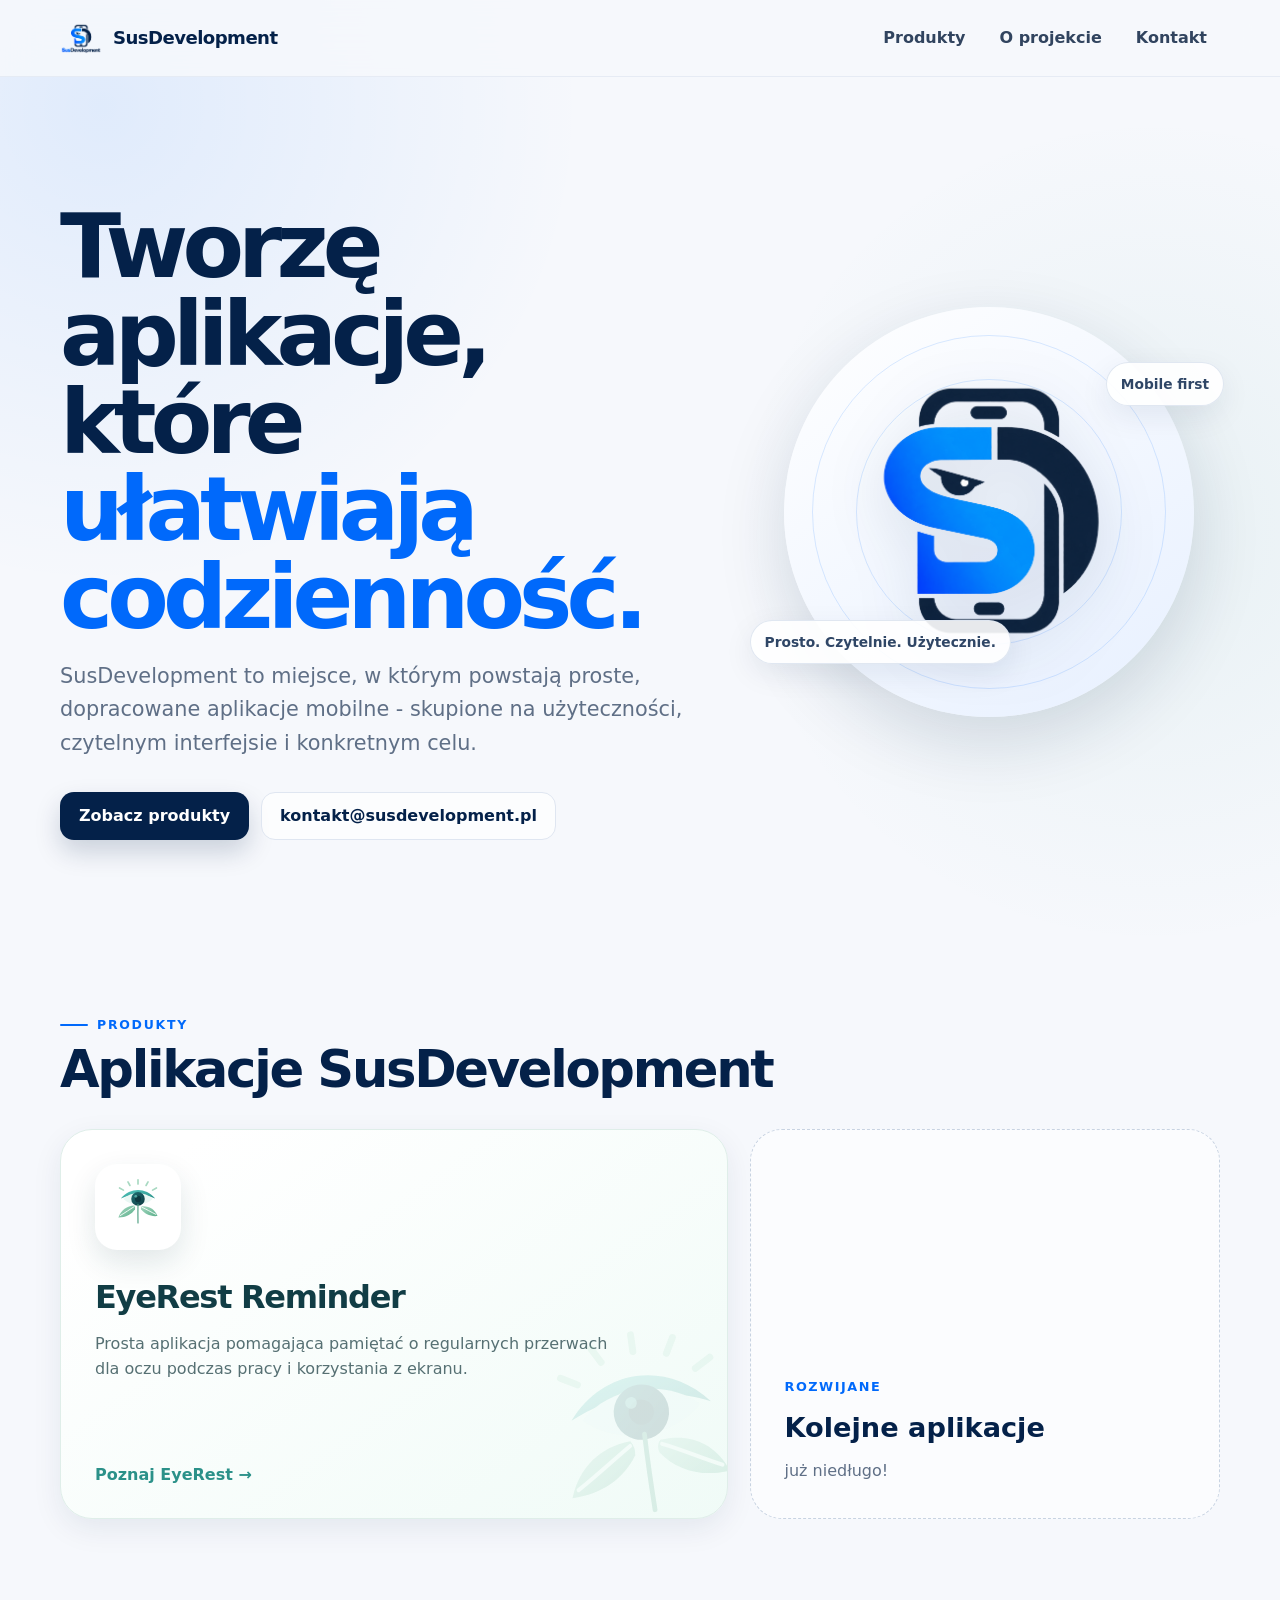
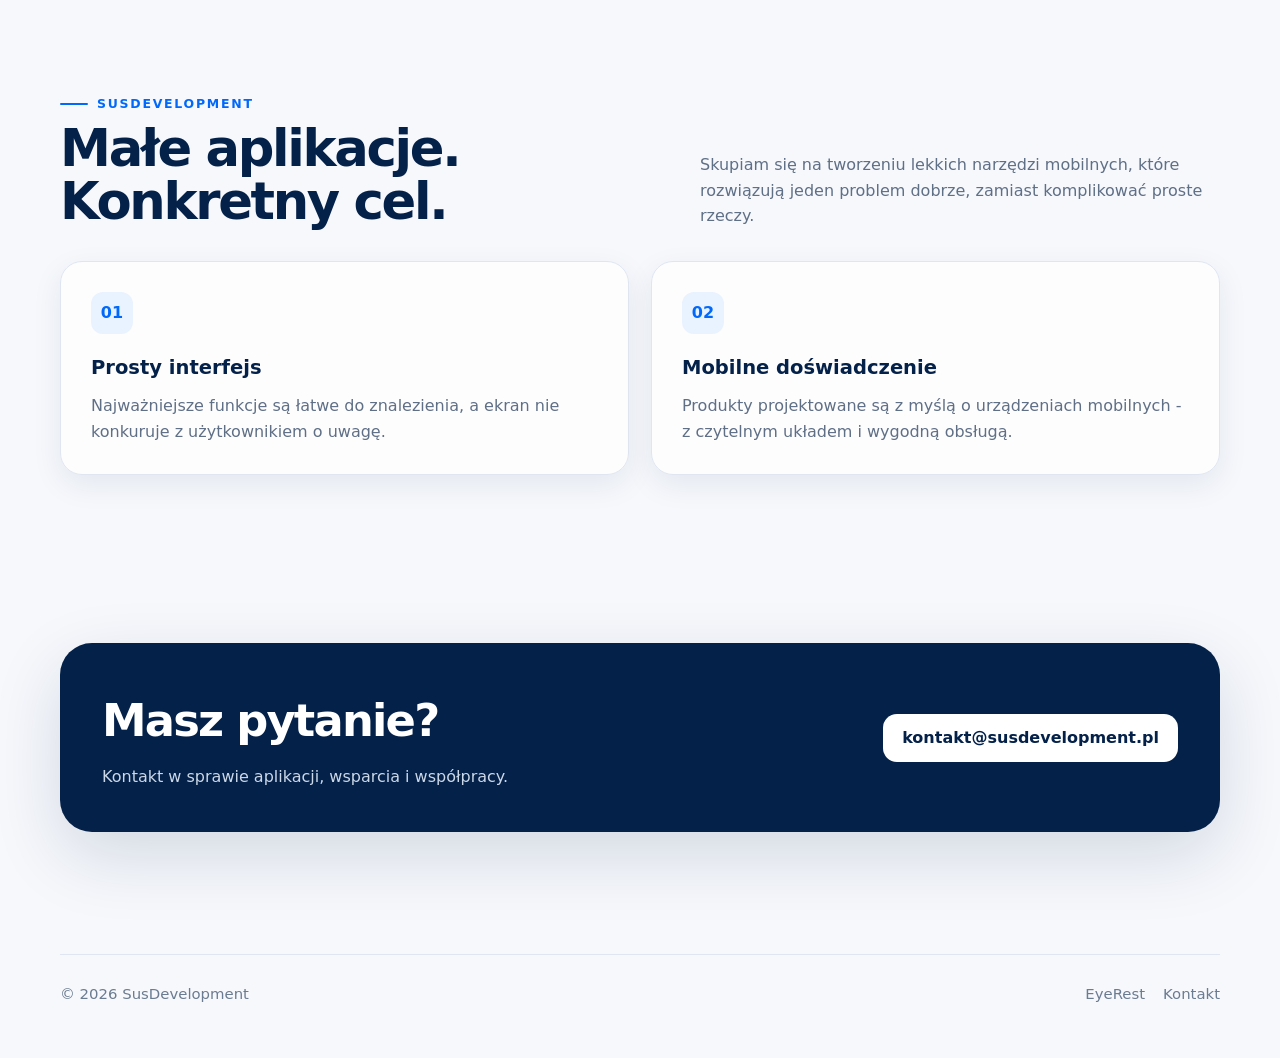
==== index.html @ f3b95c9a "Initial commit" ====
<!doctype html>
<html lang="pl">
<head>
  <meta charset="utf-8">
  <meta name="viewport" content="width=device-width, initial-scale=1">
  <meta name="theme-color" content="#042149">
  <meta name="description" content="SusDevelopment — niezależne aplikacje mobilne tworzone z myślą o prostocie, użyteczności i dobrym doświadczeniu użytkownika.">
  <title>SusDevelopment - aplikacje mobilne</title>
  <link rel="icon" href="assets/logo_full.png">
  <link rel="stylesheet" href="styles.css">
</head>
<body>
  <header class="site-header">
    <div class="container nav">
      <a class="brand" href="./" aria-label="SusDevelopment - strona główna">
        <img src="assets/logo_full.png" alt="" aria-hidden="true">
        <span>SusDevelopment</span>
      </a>
      <nav class="nav-links" aria-label="Główna nawigacja">
        <a href="#produkty">Produkty</a>
        <a href="#o-mnie">O projekcie</a>
        <a class="nav-contact" href="mailto:kontakt@susdevelopment.pl">Kontakt</a>
      </nav>
    </div>
  </header>

  <main>
    <section class="hero">
      <div class="container hero-grid">
        <div>
          <h1>Tworzę aplikacje, które <span>ułatwiają codzienność.</span></h1>
          <p class="hero-lead">SusDevelopment to miejsce, w którym powstają proste, dopracowane aplikacje mobilne - skupione na użyteczności, czytelnym interfejsie i konkretnym celu.</p>
          <div class="actions">
            <a class="btn btn-primary" href="#produkty">Zobacz produkty</a>
            <a class="btn btn-secondary" href="mailto:kontakt@susdevelopment.pl">kontakt@susdevelopment.pl</a>
          </div>
        </div>

        <div class="hero-art" aria-hidden="true">
          <div class="hero-orb"></div>
          <img class="hero-logo" src="assets/logo_icon.png" alt="">
          <span class="hero-chip one">Mobile first</span>
          <span class="hero-chip two">Prosto. Czytelnie. Użytecznie.</span>
        </div>
      </div>
    </section>

    <section class="section" id="produkty">
      <div class="container">
        <div class="section-heading">
          <div>
            <div class="eyebrow">Produkty</div>
            <h2>Aplikacje SusDevelopment</h2>
          </div>
        </div>

        <div class="product-grid">
          <a class="product-card" href="products/eyerest/">
            <img class="product-mark" src="assets/eyerest-symbol.svg" alt="Logo EyeRest Reminder">
            <h3>EyeRest Reminder</h3>
            <p>Prosta aplikacja pomagająca pamiętać o regularnych przerwach dla oczu podczas pracy i korzystania z ekranu.</p>
            <span class="open-label">Poznaj EyeRest →</span>
            <img class="decor" src="assets/eyerest-symbol.svg" alt="" aria-hidden="true">
          </a>

          <div class="product-placeholder" aria-label="Miejsce na kolejne aplikacje">
            <span>Rozwijane</span>
            <h3>Kolejne aplikacje</h3>
            <p>już niedługo!</p>
          </div>
        </div>
      </div>
    </section>

    <section class="section" id="o-mnie">
      <div class="container">
        <div class="section-heading">
          <div>
            <div class="eyebrow">SusDevelopment</div>
            <h2>Małe aplikacje. Konkretny cel.</h2>
          </div>
          <p>Skupiam się na tworzeniu lekkich narzędzi mobilnych, które rozwiązują jeden problem dobrze, zamiast komplikować proste rzeczy.</p>
        </div>

        <div class="about-grid">
          <article class="info-card">
            <div class="info-icon">01</div>
            <h3>Prosty interfejs</h3>
            <p>Najważniejsze funkcje są łatwe do znalezienia, a ekran nie konkuruje z użytkownikiem o uwagę.</p>
          </article>
          <article class="info-card">
            <div class="info-icon">02</div>
            <h3>Mobilne doświadczenie</h3>
            <p>Produkty projektowane są z myślą o urządzeniach mobilnych - z czytelnym układem i wygodną obsługą.</p>
          </article>
        </div>
      </div>
    </section>

    <section class="section" id="kontakt">
      <div class="container">
        <div class="contact-panel">
          <div>
            <h2>Masz pytanie?</h2>
            <p>Kontakt w sprawie aplikacji, wsparcia i współpracy.</p>
          </div>
          <a class="btn" href="mailto:kontakt@susdevelopment.pl">kontakt@susdevelopment.pl</a>
        </div>
      </div>
    </section>
  </main>

  <footer class="site-footer">
    <div class="container footer-row">
      <span>© <span id="year">2026</span> SusDevelopment</span>
      <div class="footer-links">
        <a href="products/eyerest/">EyeRest</a>
        <a href="mailto:kontakt@susdevelopment.pl">Kontakt</a>
      </div>
    </div>
  </footer>

  <script>document.getElementById('year').textContent = new Date().getFullYear();</script>
</body>
</html>
---- styles.css ----
:root {
  --bg: #f6f8fc;
  --surface: #ffffff;
  --surface-soft: #eef4ff;
  --text: #07162f;
  --muted: #5f6f86;
  --brand: #0069fb;
  --brand-strong: #042149;
  --brand-light: #e9f2ff;
  --line: #dfe6f1;
  --eyerest: #2b9189;
  --eyerest-dark: #113d45;
  --eyerest-soft: #eaf8f4;
  --shadow-sm: 0 10px 30px rgba(4, 33, 73, 0.08);
  --shadow-lg: 0 24px 70px rgba(4, 33, 73, 0.14);
  --radius-sm: 14px;
  --radius-md: 22px;
  --radius-lg: 32px;
  --container: 1160px;
}

* { box-sizing: border-box; }
html { scroll-behavior: smooth; }
body {
  margin: 0;
  font-family: Inter, ui-sans-serif, system-ui, -apple-system, BlinkMacSystemFont, "Segoe UI", sans-serif;
  color: var(--text);
  background:
    radial-gradient(circle at 8% 4%, rgba(0, 105, 251, 0.09), transparent 30rem),
    radial-gradient(circle at 90% 20%, rgba(43, 145, 137, 0.07), transparent 26rem),
    var(--bg);
  line-height: 1.6;
  -webkit-font-smoothing: antialiased;
}

img { max-width: 100%; display: block; }
a { color: inherit; }
button, a { -webkit-tap-highlight-color: transparent; }

.container {
  width: min(calc(100% - 40px), var(--container));
  margin: 0 auto;
}

.site-header {
  position: sticky;
  top: 0;
  z-index: 20;
  background: rgba(246, 248, 252, 0.86);
  backdrop-filter: blur(18px);
  border-bottom: 1px solid rgba(223, 230, 241, 0.72);
}

.nav {
  min-height: 76px;
  display: flex;
  align-items: center;
  justify-content: space-between;
  gap: 24px;
}

.brand {
  display: inline-flex;
  align-items: center;
  gap: 11px;
  text-decoration: none;
  font-weight: 800;
  letter-spacing: -0.03em;
  color: var(--brand-strong);
  font-size: 1.13rem;
}

.brand img { width: 42px; height: 42px; object-fit: contain; }
.nav-links { display: flex; align-items: center; gap: 8px; }
.nav-links a {
  text-decoration: none;
  color: #31445f;
  font-weight: 650;
  padding: 10px 13px;
  border-radius: 12px;
  transition: background .2s ease, color .2s ease;
}
.nav-links a:hover { background: #fff; color: var(--brand); }

.hero { padding: 108px 0 84px; }
.hero-grid {
  display: grid;
  grid-template-columns: minmax(0, 1.15fr) minmax(320px, .85fr);
  gap: 72px;
  align-items: center;
}

.eyebrow {
  display: inline-flex;
  align-items: center;
  gap: 9px;
  font-size: .78rem;
  text-transform: uppercase;
  letter-spacing: .14em;
  font-weight: 800;
  color: var(--brand);
}
.eyebrow::before {
  content: "";
  width: 28px;
  height: 2px;
  border-radius: 999px;
  background: currentColor;
}

.hero h1, .page-hero h1 {
  margin: 18px 0 18px;
  max-width: 820px;
  font-size: clamp(2.85rem, 7vw, 5.9rem);
  line-height: .98;
  letter-spacing: -0.065em;
  color: var(--brand-strong);
}
.hero h1 span { color: var(--brand); }
.hero-lead {
  max-width: 690px;
  font-size: clamp(1.08rem, 2vw, 1.3rem);
  color: var(--muted);
  margin: 0 0 32px;
}
.actions { display: flex; flex-wrap: wrap; gap: 12px; }
.btn {
  display: inline-flex;
  align-items: center;
  justify-content: center;
  gap: 9px;
  min-height: 48px;
  padding: 0 18px;
  border-radius: 14px;
  text-decoration: none;
  font-weight: 750;
  border: 1px solid transparent;
  transition: transform .2s ease, box-shadow .2s ease, background .2s ease;
}
.btn:hover { transform: translateY(-2px); }
.btn-primary { background: var(--brand-strong); color: #fff; box-shadow: 0 12px 26px rgba(4, 33, 73, .18); }
.btn-primary:hover { box-shadow: 0 16px 32px rgba(4, 33, 73, .24); }
.btn-secondary { background: rgba(255,255,255,.72); color: var(--brand-strong); border-color: var(--line); }
.btn-secondary:hover { background: #fff; }
.btn-eyerest { background: var(--eyerest-dark); color: #fff; box-shadow: 0 12px 26px rgba(17,61,69,.16); }
.btn-quiet { background: var(--eyerest-soft); color: var(--eyerest-dark); border-color: #d2eee5; }
.btn-disabled { opacity: .58; pointer-events: none; }

.hero-art {
  position: relative;
  min-height: 420px;
  display: grid;
  place-items: center;
}
.hero-orb {
  position: absolute;
  width: min(410px, 92vw);
  aspect-ratio: 1;
  border-radius: 50%;
  background: linear-gradient(145deg, #ffffff 0%, #e7f0ff 100%);
  box-shadow: var(--shadow-lg);
}
.hero-orb::before,
.hero-orb::after {
  content: "";
  position: absolute;
  border-radius: 50%;
  border: 1px solid rgba(0, 105, 251, .14);
}
.hero-orb::before { inset: 28px; }
.hero-orb::after { inset: 72px; }
.hero-logo {
  position: relative;
  z-index: 2;
  width: min(310px, 70vw);
  filter: drop-shadow(0 16px 30px rgba(4,33,73,.12));
}
.hero-chip {
  position: absolute;
  z-index: 3;
  background: rgba(255,255,255,.9);
  border: 1px solid rgba(223,230,241,.95);
  box-shadow: var(--shadow-sm);
  border-radius: 999px;
  padding: 10px 14px;
  font-weight: 750;
  color: #2f4666;
  font-size: .86rem;
}
.hero-chip.one { top: 60px; right: -4px; }
.hero-chip.two { bottom: 58px; left: -8px; }

.section { padding: 84px 0; }
.section-heading {
  display: flex;
  justify-content: space-between;
  gap: 30px;
  align-items: end;
  margin-bottom: 32px;
}
.section-heading h2 {
  margin: 8px 0 0;
  font-size: clamp(2rem, 4vw, 3.25rem);
  line-height: 1.05;
  letter-spacing: -.045em;
  color: var(--brand-strong);
}
.section-heading p { margin: 0; max-width: 520px; color: var(--muted); }

.product-grid { display: grid; grid-template-columns: repeat(12, 1fr); gap: 22px; }
.product-card {
  grid-column: span 7;
  position: relative;
  overflow: hidden;
  min-height: 390px;
  padding: 34px;
  border-radius: var(--radius-lg);
  background: linear-gradient(145deg, #ffffff 12%, #f0fbf7 100%);
  border: 1px solid #dfeee9;
  box-shadow: var(--shadow-sm);
  text-decoration: none;
  transition: transform .25s ease, box-shadow .25s ease, border-color .25s ease;
}
.product-card:hover { transform: translateY(-5px); box-shadow: var(--shadow-lg); border-color: #c2e1d7; }
.product-card h3 { margin: 22px 0 8px; font-size: 2rem; letter-spacing: -.04em; color: var(--eyerest-dark); }
.product-card p { max-width: 540px; margin: 0; color: #567073; }
.product-card .product-mark { width: 86px; height: 86px; border-radius: 22px; background: #fff; padding: 10px; box-shadow: 0 12px 30px rgba(17,61,69,.12); }
.product-card .open-label { position: absolute; left: 34px; bottom: 30px; font-weight: 800; color: var(--eyerest); }
.product-card .decor {
  position: absolute;
  width: 270px;
  right: -54px;
  bottom: -62px;
  opacity: .15;
  transform: rotate(-8deg);
}

.product-placeholder {
  grid-column: span 5;
  min-height: 390px;
  padding: 34px;
  border-radius: var(--radius-lg);
  border: 1px dashed #c8d3e2;
  background: rgba(255,255,255,.55);
  display: flex;
  flex-direction: column;
  justify-content: end;
}
.product-placeholder span { color: var(--brand); font-weight: 800; font-size: .8rem; letter-spacing: .12em; text-transform: uppercase; }
.product-placeholder h3 { margin: 9px 0 8px; color: var(--brand-strong); font-size: 1.7rem; }
.product-placeholder p { margin: 0; color: var(--muted); }

.about-grid { display: grid; grid-template-columns: 1fr 1fr; gap: 22px; }
.info-card {
  padding: 30px;
  background: rgba(255,255,255,.78);
  border: 1px solid var(--line);
  border-radius: var(--radius-md);
  box-shadow: var(--shadow-sm);
}
.info-card h3 { margin: 0 0 10px; font-size: 1.22rem; color: var(--brand-strong); }
.info-card p { margin: 0; color: var(--muted); }
.info-icon {
  width: 42px; height: 42px; display: grid; place-items: center;
  background: var(--brand-light); color: var(--brand); border-radius: 12px;
  margin-bottom: 18px; font-weight: 900;
}

.contact-panel {
  padding: 42px;
  border-radius: var(--radius-lg);
  background: var(--brand-strong);
  color: #fff;
  display: flex;
  align-items: center;
  justify-content: space-between;
  gap: 28px;
  box-shadow: var(--shadow-lg);
}
.contact-panel h2 { margin: 0 0 7px; font-size: clamp(1.8rem, 4vw, 2.8rem); letter-spacing: -.04em; }
.contact-panel p { margin: 0; color: #cbd8e8; }
.contact-panel .btn { background: #fff; color: var(--brand-strong); white-space: nowrap; }

.site-footer { padding: 38px 0 52px; color: #6b7b91; font-size: .93rem; }
.footer-row { display: flex; justify-content: space-between; gap: 20px; align-items: center; border-top: 1px solid var(--line); padding-top: 28px; }
.footer-links { display: flex; gap: 18px; flex-wrap: wrap; }
.footer-links a { text-decoration: none; }
.footer-links a:hover { color: var(--brand); }

.page-hero { padding: 92px 0 62px; }
.page-hero h1 { font-size: clamp(2.6rem, 6vw, 5.3rem); }
.breadcrumb { color: #76859a; font-size: .92rem; margin-bottom: 22px; }
.breadcrumb a { text-decoration: none; color: var(--brand); font-weight: 700; }

.product-hero-grid { display: grid; grid-template-columns: 1fr .9fr; gap: 62px; align-items: center; }
.product-showcase {
  min-height: 390px;
  border-radius: 34px;
  background: linear-gradient(145deg, #fff 10%, #e9f7f2 100%);
  border: 1px solid #dbeee7;
  display: grid;
  place-items: center;
  padding: 34px;
  box-shadow: var(--shadow-lg);
}
.product-showcase img { max-height: 260px; width: 100%; object-fit: contain; }
.product-lead { color: var(--muted); font-size: 1.13rem; max-width: 650px; }
.badges { display: flex; flex-wrap: wrap; gap: 10px; margin: 23px 0 30px; }
.badge { padding: 7px 11px; border-radius: 999px; background: var(--eyerest-soft); color: var(--eyerest-dark); border: 1px solid #d1ede4; font-size: .85rem; font-weight: 750; }

.details-grid { display: grid; grid-template-columns: 1.1fr .9fr; gap: 22px; }
.detail-card {
  background: #fff;
  border: 1px solid var(--line);
  border-radius: var(--radius-md);
  padding: 30px;
  box-shadow: var(--shadow-sm);
}
.detail-card h2, .detail-card h3 { margin: 0 0 12px; color: var(--brand-strong); letter-spacing: -.025em; }
.detail-card p { color: var(--muted); margin: 0 0 14px; }
.detail-card p:last-child { margin-bottom: 0; }
.detail-list { margin: 0; padding-left: 20px; color: var(--muted); }
.detail-list li + li { margin-top: 8px; }
.link-list { display: grid; gap: 10px; margin-top: 16px; }
.link-tile {
  display: flex; align-items: center; justify-content: space-between; gap: 18px;
  padding: 15px 16px; border-radius: 14px; border: 1px solid var(--line);
  text-decoration: none; background: #fbfcfe; font-weight: 720;
}
.link-tile:hover { border-color: #aacdfd; color: var(--brand); }

.legal-wrap { max-width: 820px; margin: 0 auto; }
.legal-card { background: #fff; border: 1px solid var(--line); border-radius: var(--radius-md); padding: clamp(24px, 5vw, 46px); box-shadow: var(--shadow-sm); }
.legal-card h1 { margin-top: 0; font-size: clamp(2.2rem, 6vw, 4rem); line-height: 1; letter-spacing: -.05em; color: var(--brand-strong); }
.legal-card h2 { margin-top: 34px; color: var(--brand-strong); }
.legal-card p, .legal-card li { color: var(--muted); }
.notice { padding: 16px 18px; border-radius: 14px; background: #fff8e7; border: 1px solid #f3dda3; color: #6d5620; margin: 22px 0; }

@media (max-width: 900px) {
  .hero { padding-top: 74px; }
  .hero-grid, .product-hero-grid, .details-grid { grid-template-columns: 1fr; gap: 38px; }
  .hero-art { min-height: 360px; order: -1; }
  .hero-orb { width: 330px; }
  .hero-logo { width: 250px; }
  .product-card, .product-placeholder { grid-column: 1 / -1; }
  .about-grid { grid-template-columns: 1fr; }
  .section-heading { align-items: start; flex-direction: column; }
}

@media (max-width: 680px) {
  .container { width: min(calc(100% - 28px), var(--container)); }
  .nav { min-height: 68px; }
  .brand img { width: 36px; height: 36px; }
  .nav-links a:not(.nav-contact) { display: none; }
  .nav-links .nav-contact { padding: 9px 12px; background: #fff; border: 1px solid var(--line); }
  .hero { padding: 54px 0 62px; }
  .hero-art { min-height: 300px; }
  .hero-orb { width: 270px; }
  .hero-logo { width: 205px; }
  .hero-chip { font-size: .74rem; padding: 8px 10px; }
  .hero-chip.one { top: 32px; right: 0; }
  .hero-chip.two { bottom: 34px; left: 0; }
  .section { padding: 62px 0; }
  .product-card, .product-placeholder { min-height: 340px; padding: 26px; }
  .product-card .open-label { left: 26px; bottom: 24px; }
  .contact-panel { padding: 30px 24px; align-items: flex-start; flex-direction: column; }
  .contact-panel .btn { width: 100%; }
  .footer-row { align-items: flex-start; flex-direction: column; }
  .page-hero { padding: 60px 0 38px; }
  .product-showcase { min-height: 290px; padding: 24px; }
}

@media (prefers-reduced-motion: reduce) {
  html { scroll-behavior: auto; }
  *, *::before, *::after { transition: none !important; }
}
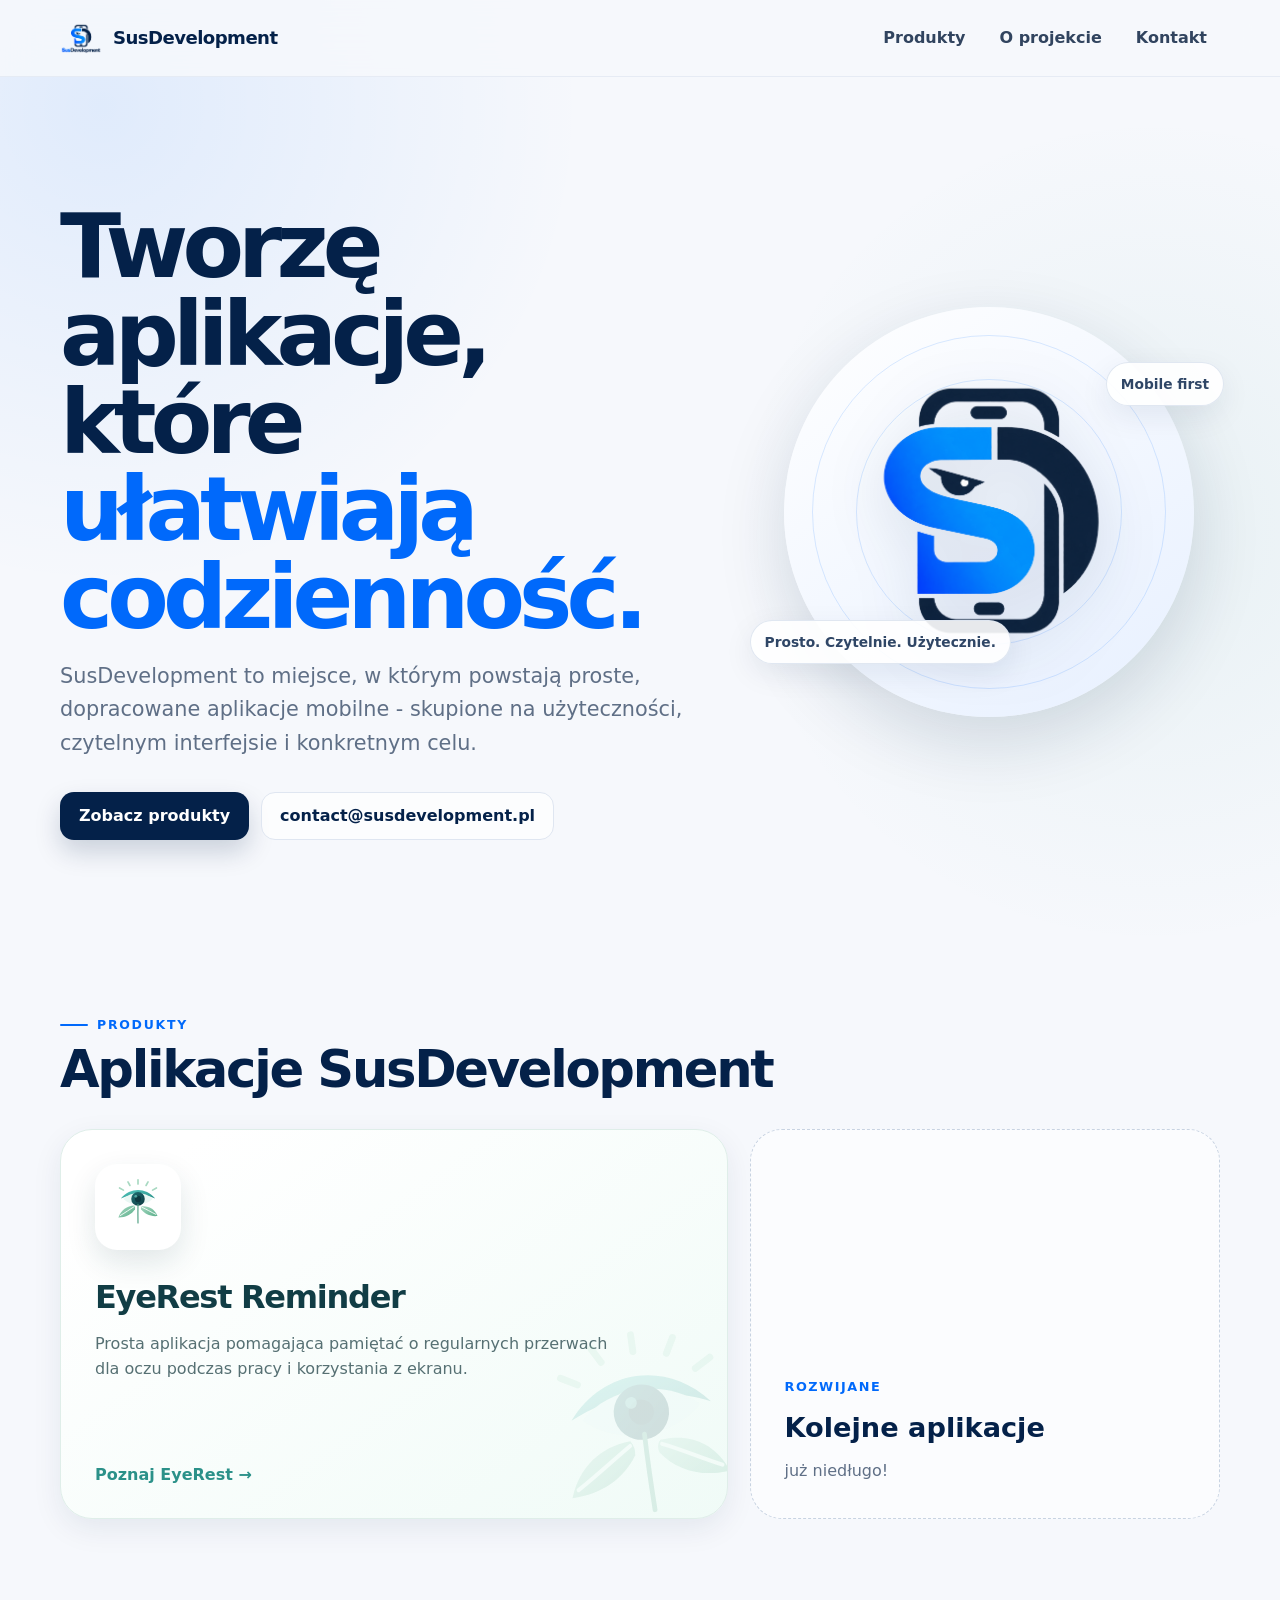
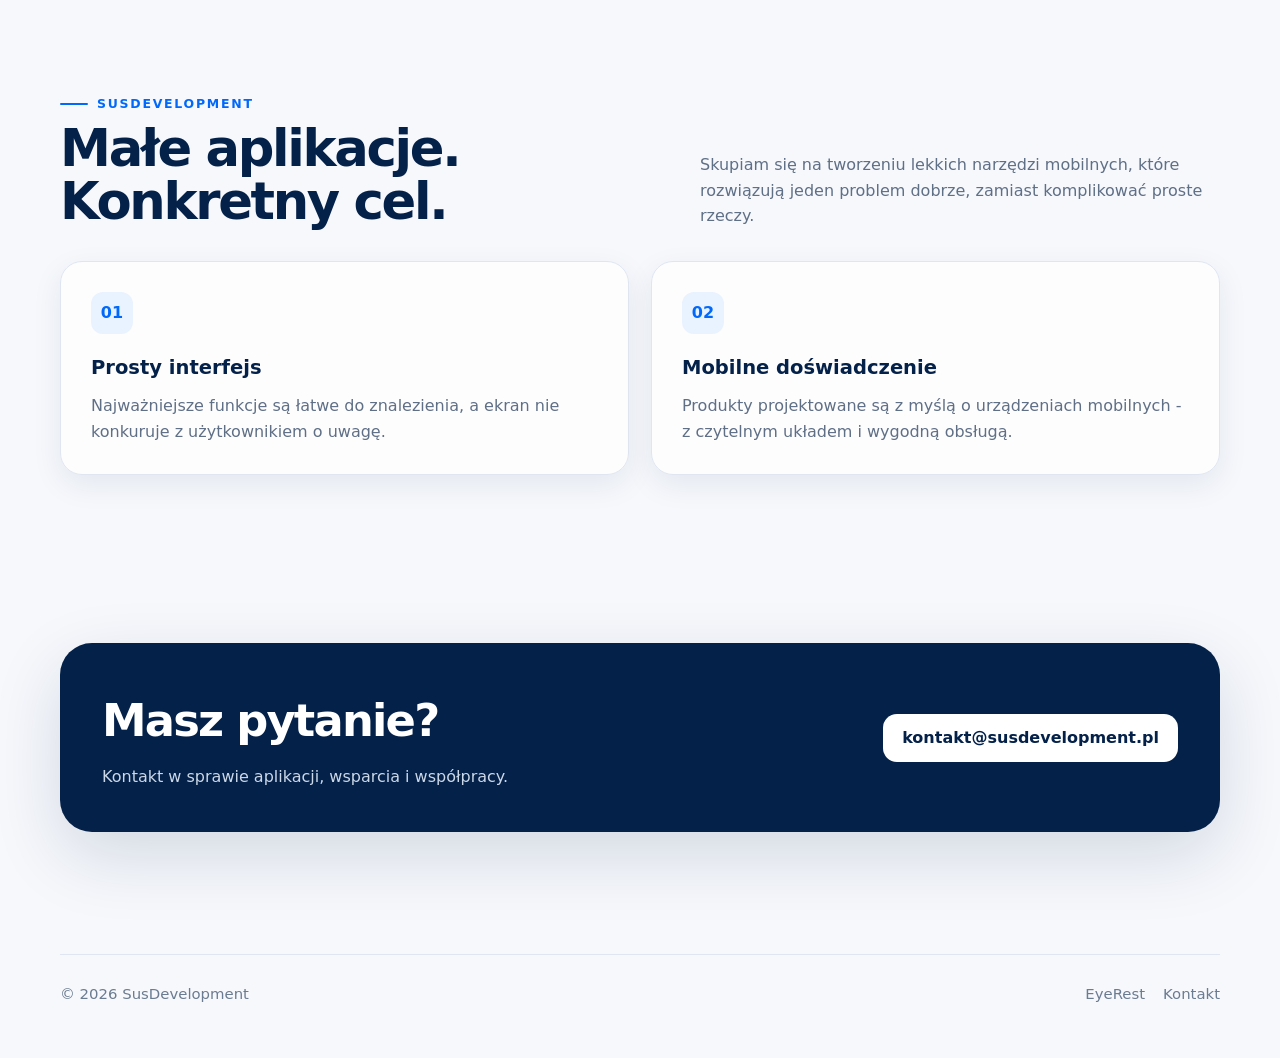
==== commit 6725da86: "Update index.html Change mail" ====
--- a/index.html
+++ b/index.html
@@ -19,7 +19,7 @@
       <nav class="nav-links" aria-label="Główna nawigacja">
         <a href="#produkty">Produkty</a>
         <a href="#o-mnie">O projekcie</a>
-        <a class="nav-contact" href="mailto:kontakt@susdevelopment.pl">Kontakt</a>
+        <a class="nav-contact" href="mailto:contact@susdevelopment.pl">Kontakt</a>
       </nav>
     </div>
   </header>
@@ -32,7 +32,7 @@
           <p class="hero-lead">SusDevelopment to miejsce, w którym powstają proste, dopracowane aplikacje mobilne - skupione na użyteczności, czytelnym interfejsie i konkretnym celu.</p>
           <div class="actions">
             <a class="btn btn-primary" href="#produkty">Zobacz produkty</a>
-            <a class="btn btn-secondary" href="mailto:kontakt@susdevelopment.pl">kontakt@susdevelopment.pl</a>
+            <a class="btn btn-secondary" href="mailto:contact@susdevelopment.pl">contact@susdevelopment.pl</a>
           </div>
         </div>
 
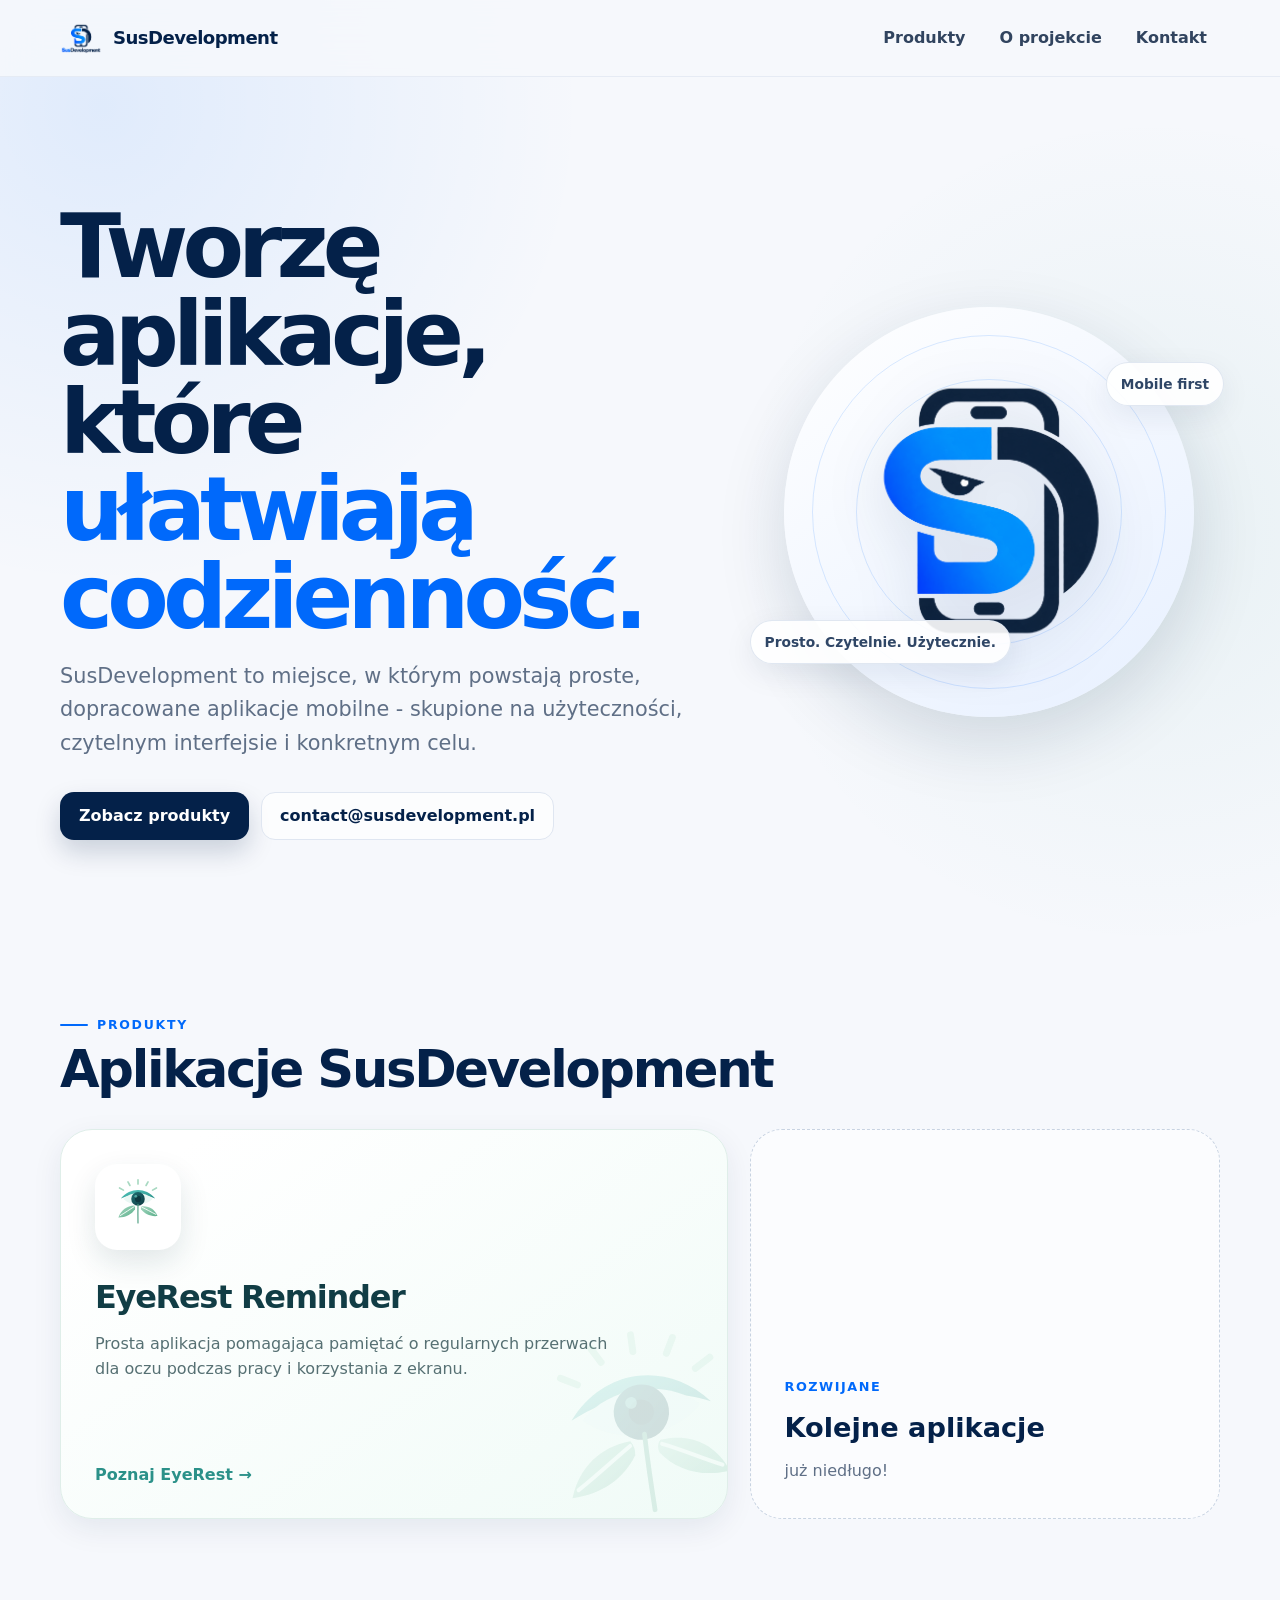
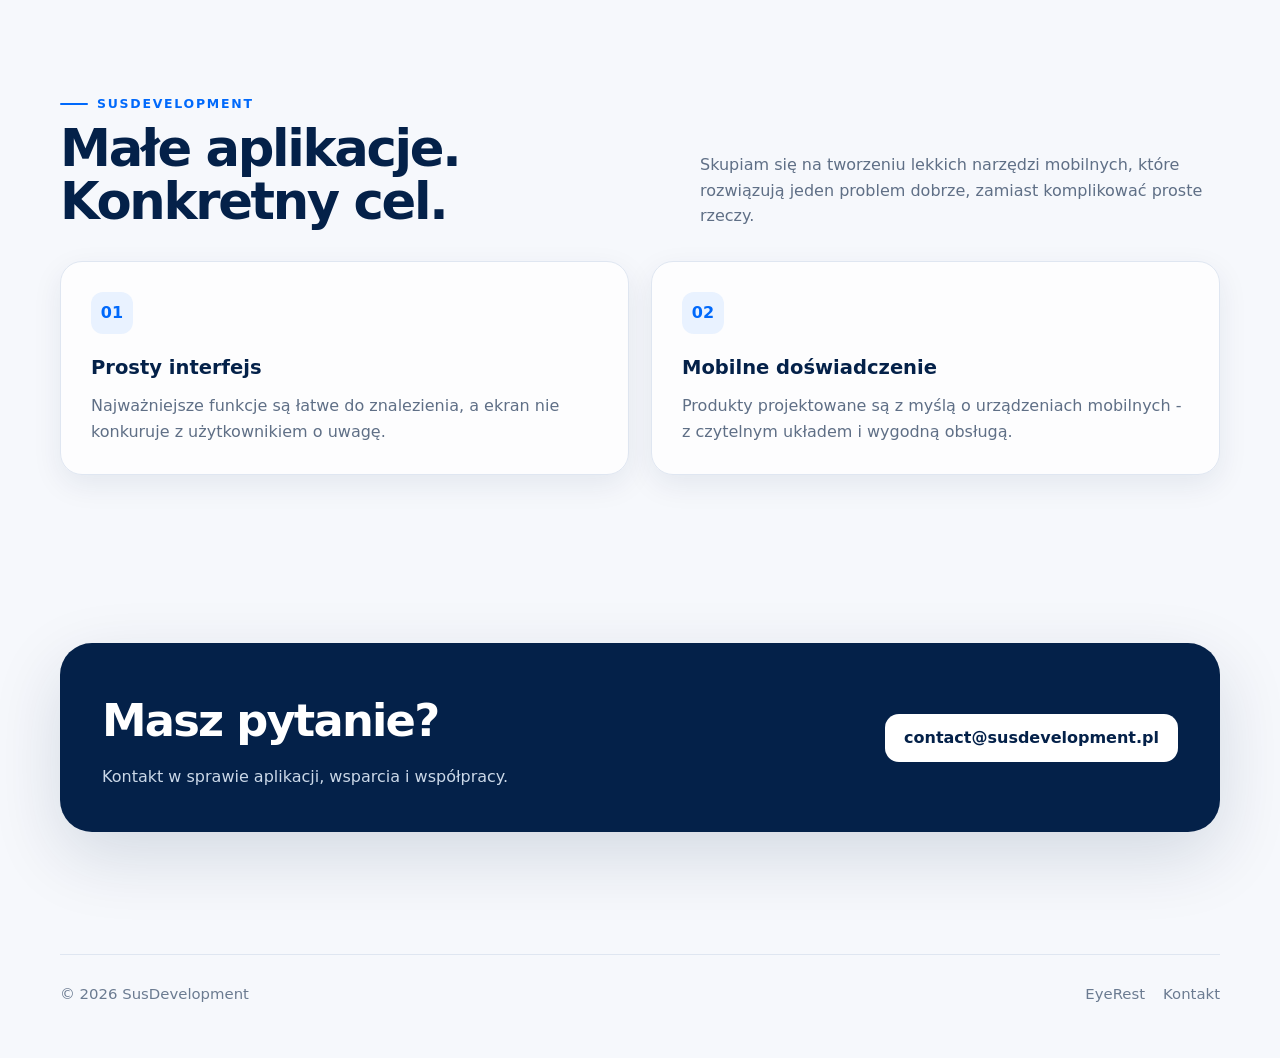
==== commit ce518b64: "Replace contact email address" ====
--- a/index.html
+++ b/index.html
@@ -104,7 +104,7 @@
             <h2>Masz pytanie?</h2>
             <p>Kontakt w sprawie aplikacji, wsparcia i współpracy.</p>
           </div>
-          <a class="btn" href="mailto:kontakt@susdevelopment.pl">kontakt@susdevelopment.pl</a>
+          <a class="btn" href="mailto:contact@susdevelopment.pl">contact@susdevelopment.pl</a>
         </div>
       </div>
     </section>
@@ -115,7 +115,7 @@
       <span>© <span id="year">2026</span> SusDevelopment</span>
       <div class="footer-links">
         <a href="products/eyerest/">EyeRest</a>
-        <a href="mailto:kontakt@susdevelopment.pl">Kontakt</a>
+        <a href="mailto:contact@susdevelopment.pl">Kontakt</a>
       </div>
     </div>
   </footer>
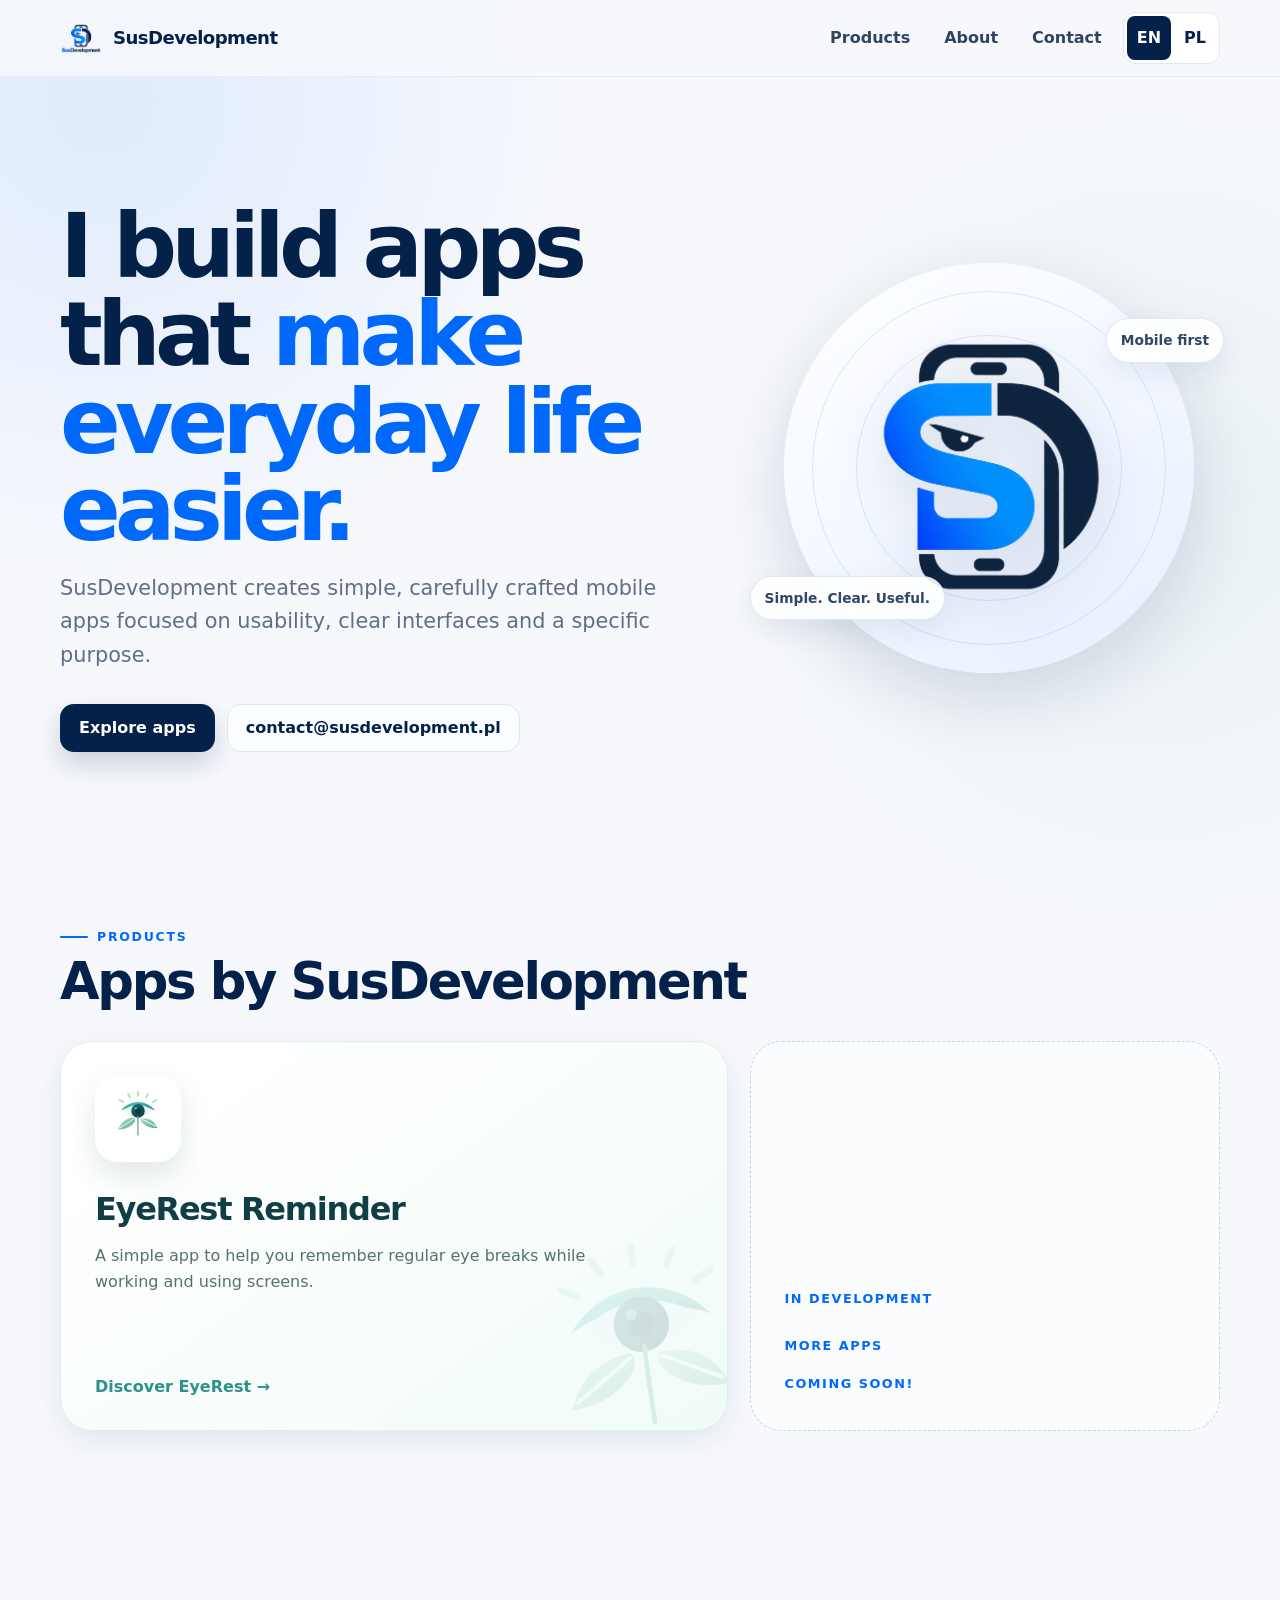
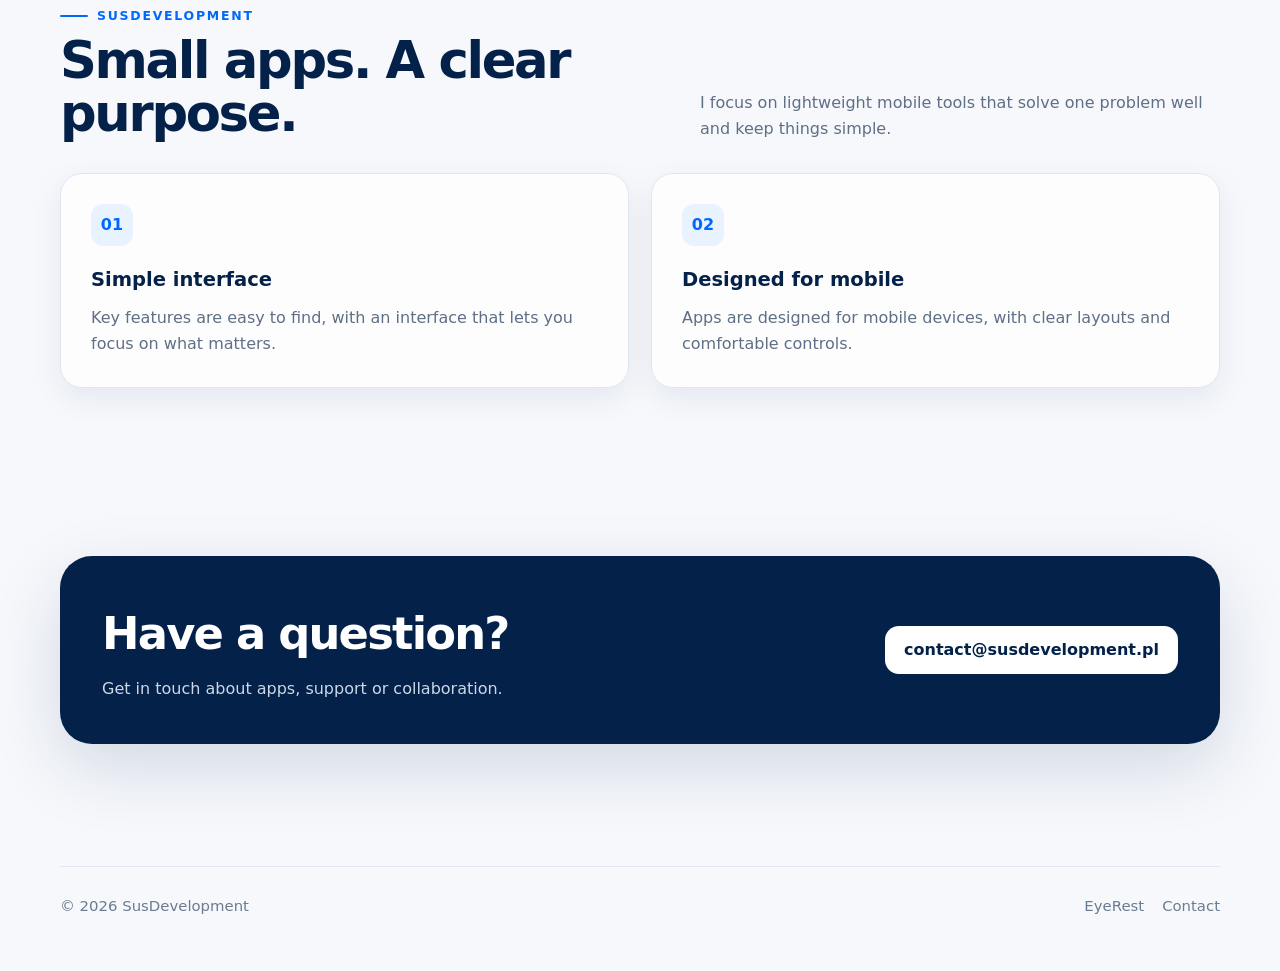
==== commit d80c5655: "Add English and Polish versions and live EyeRest privacy page" ====
--- a/index.html
+++ b/index.html
@@ -1,26 +1,27 @@
 <!doctype html>
-<html lang="pl">
+<html lang="en">
 <head>
+  <meta name="google-site-verification" content="9QejQthU60dtEHf-zd4Vt0ouMht6ZjzSwocrIjlunTQ" />
   <meta charset="utf-8">
   <meta name="viewport" content="width=device-width, initial-scale=1">
   <meta name="theme-color" content="#042149">
-  <meta name="description" content="SusDevelopment — niezależne aplikacje mobilne tworzone z myślą o prostocie, użyteczności i dobrym doświadczeniu użytkownika.">
-  <title>SusDevelopment - aplikacje mobilne</title>
+  <meta name="description" content="SusDevelopment — independent mobile apps designed for simplicity, usability and a great user experience." data-content-en="SusDevelopment — independent mobile apps designed for simplicity, usability and a great user experience." data-content-pl="SusDevelopment — niezależne aplikacje mobilne tworzone z myślą o prostocie, użyteczności i dobrym doświadczeniu użytkownika.">
+  <title data-en="SusDevelopment - mobile apps" data-pl="SusDevelopment - aplikacje mobilne">SusDevelopment - mobile apps</title>
   <link rel="icon" href="assets/logo_full.png">
   <link rel="stylesheet" href="styles.css">
 </head>
 <body>
   <header class="site-header">
     <div class="container nav">
-      <a class="brand" href="./" aria-label="SusDevelopment - strona główna">
+      <a class="brand" href="./" aria-label="SusDevelopment - home" data-aria-label-en="SusDevelopment - home" data-aria-label-pl="SusDevelopment - strona główna">
         <img src="assets/logo_full.png" alt="" aria-hidden="true">
         <span>SusDevelopment</span>
       </a>
-      <nav class="nav-links" aria-label="Główna nawigacja">
-        <a href="#produkty">Produkty</a>
-        <a href="#o-mnie">O projekcie</a>
-        <a class="nav-contact" href="mailto:contact@susdevelopment.pl">Kontakt</a>
-      </nav>
+      <nav class="nav-links" aria-label="Main navigation" data-aria-label-en="Main navigation" data-aria-label-pl="Główna nawigacja">
+        <a href="#produkty"><span data-en="Products" data-pl="Produkty">Products</span></a>
+        <a href="#o-mnie"><span data-en="About" data-pl="O projekcie">About</span></a>
+        <a class="nav-contact" href="mailto:contact@susdevelopment.pl"><span data-en="Contact" data-pl="Kontakt">Contact</span></a>
+      <div class="language-switch" role="group" aria-label="Language / Język"><button type="button" data-language="en" aria-pressed="true">EN</button><button type="button" data-language="pl" aria-pressed="false">PL</button></div></nav>
     </div>
   </header>
 
@@ -28,10 +29,10 @@
     <section class="hero">
       <div class="container hero-grid">
         <div>
-          <h1>Tworzę aplikacje, które <span>ułatwiają codzienność.</span></h1>
-          <p class="hero-lead">SusDevelopment to miejsce, w którym powstają proste, dopracowane aplikacje mobilne - skupione na użyteczności, czytelnym interfejsie i konkretnym celu.</p>
+          <h1><span data-en="I build apps that" data-pl="Tworzę aplikacje, które">I build apps that</span> <span><span data-en="make everyday life easier." data-pl="ułatwiają codzienność.">make everyday life easier.</span></span></h1>
+          <p class="hero-lead"><span data-en="SusDevelopment creates simple, carefully crafted mobile apps focused on usability, clear interfaces and a specific purpose." data-pl="SusDevelopment to miejsce, w którym powstają proste, dopracowane aplikacje mobilne - skupione na użyteczności, czytelnym interfejsie i konkretnym celu.">SusDevelopment creates simple, carefully crafted mobile apps focused on usability, clear interfaces and a specific purpose.</span></p>
           <div class="actions">
-            <a class="btn btn-primary" href="#produkty">Zobacz produkty</a>
+            <a class="btn btn-primary" href="#produkty"><span data-en="Explore apps" data-pl="Zobacz produkty">Explore apps</span></a>
             <a class="btn btn-secondary" href="mailto:contact@susdevelopment.pl">contact@susdevelopment.pl</a>
           </div>
         </div>
@@ -40,7 +41,7 @@
           <div class="hero-orb"></div>
           <img class="hero-logo" src="assets/logo_icon.png" alt="">
           <span class="hero-chip one">Mobile first</span>
-          <span class="hero-chip two">Prosto. Czytelnie. Użytecznie.</span>
+          <span class="hero-chip two"><span data-en="Simple. Clear. Useful." data-pl="Prosto. Czytelnie. Użytecznie.">Simple. Clear. Useful.</span></span>
         </div>
       </div>
     </section>
@@ -49,24 +50,24 @@
       <div class="container">
         <div class="section-heading">
           <div>
-            <div class="eyebrow">Produkty</div>
-            <h2>Aplikacje SusDevelopment</h2>
+            <div class="eyebrow"><span data-en="Products" data-pl="Produkty">Products</span></div>
+            <h2><span data-en="Apps by SusDevelopment" data-pl="Aplikacje SusDevelopment">Apps by SusDevelopment</span></h2>
           </div>
         </div>
 
         <div class="product-grid">
-          <a class="product-card" href="products/eyerest/">
-            <img class="product-mark" src="assets/eyerest-symbol.svg" alt="Logo EyeRest Reminder">
+          <a class="product-card" href="/eyerest/">
+            <img class="product-mark" src="assets/eyerest-symbol.svg" alt="EyeRest Reminder logo" data-alt-en="EyeRest Reminder logo" data-alt-pl="Logo EyeRest Reminder">
             <h3>EyeRest Reminder</h3>
-            <p>Prosta aplikacja pomagająca pamiętać o regularnych przerwach dla oczu podczas pracy i korzystania z ekranu.</p>
-            <span class="open-label">Poznaj EyeRest →</span>
+            <p><span data-en="A simple app to help you remember regular eye breaks while working and using screens." data-pl="Prosta aplikacja pomagająca pamiętać o regularnych przerwach dla oczu podczas pracy i korzystania z ekranu.">A simple app to help you remember regular eye breaks while working and using screens.</span></p>
+            <span class="open-label"><span data-en="Discover EyeRest →" data-pl="Poznaj EyeRest →">Discover EyeRest →</span></span>
             <img class="decor" src="assets/eyerest-symbol.svg" alt="" aria-hidden="true">
           </a>
 
-          <div class="product-placeholder" aria-label="Miejsce na kolejne aplikacje">
-            <span>Rozwijane</span>
-            <h3>Kolejne aplikacje</h3>
-            <p>już niedługo!</p>
+          <div class="product-placeholder" aria-label="More apps coming soon" data-aria-label-en="More apps coming soon" data-aria-label-pl="Miejsce na kolejne aplikacje">
+            <span><span data-en="In development" data-pl="Rozwijane">In development</span></span>
+            <h3><span data-en="More apps" data-pl="Kolejne aplikacje">More apps</span></h3>
+            <p><span data-en="coming soon!" data-pl="już niedługo!">coming soon!</span></p>
           </div>
         </div>
       </div>
@@ -77,21 +78,21 @@
         <div class="section-heading">
           <div>
             <div class="eyebrow">SusDevelopment</div>
-            <h2>Małe aplikacje. Konkretny cel.</h2>
+            <h2><span data-en="Small apps. A clear purpose." data-pl="Małe aplikacje. Konkretny cel.">Small apps. A clear purpose.</span></h2>
           </div>
-          <p>Skupiam się na tworzeniu lekkich narzędzi mobilnych, które rozwiązują jeden problem dobrze, zamiast komplikować proste rzeczy.</p>
+          <p><span data-en="I focus on lightweight mobile tools that solve one problem well and keep things simple." data-pl="Skupiam się na tworzeniu lekkich narzędzi mobilnych, które rozwiązują jeden problem dobrze, zamiast komplikować proste rzeczy.">I focus on lightweight mobile tools that solve one problem well and keep things simple.</span></p>
         </div>
 
         <div class="about-grid">
           <article class="info-card">
             <div class="info-icon">01</div>
-            <h3>Prosty interfejs</h3>
-            <p>Najważniejsze funkcje są łatwe do znalezienia, a ekran nie konkuruje z użytkownikiem o uwagę.</p>
+            <h3><span data-en="Simple interface" data-pl="Prosty interfejs">Simple interface</span></h3>
+            <p><span data-en="Key features are easy to find, with an interface that lets you focus on what matters." data-pl="Najważniejsze funkcje są łatwe do znalezienia, a ekran nie konkuruje z użytkownikiem o uwagę.">Key features are easy to find, with an interface that lets you focus on what matters.</span></p>
           </article>
           <article class="info-card">
             <div class="info-icon">02</div>
-            <h3>Mobilne doświadczenie</h3>
-            <p>Produkty projektowane są z myślą o urządzeniach mobilnych - z czytelnym układem i wygodną obsługą.</p>
+            <h3><span data-en="Designed for mobile" data-pl="Mobilne doświadczenie">Designed for mobile</span></h3>
+            <p><span data-en="Apps are designed for mobile devices, with clear layouts and comfortable controls." data-pl="Produkty projektowane są z myślą o urządzeniach mobilnych - z czytelnym układem i wygodną obsługą.">Apps are designed for mobile devices, with clear layouts and comfortable controls.</span></p>
           </article>
         </div>
       </div>
@@ -101,8 +102,8 @@
       <div class="container">
         <div class="contact-panel">
           <div>
-            <h2>Masz pytanie?</h2>
-            <p>Kontakt w sprawie aplikacji, wsparcia i współpracy.</p>
+            <h2><span data-en="Have a question?" data-pl="Masz pytanie?">Have a question?</span></h2>
+            <p><span data-en="Get in touch about apps, support or collaboration." data-pl="Kontakt w sprawie aplikacji, wsparcia i współpracy.">Get in touch about apps, support or collaboration.</span></p>
           </div>
           <a class="btn" href="mailto:contact@susdevelopment.pl">contact@susdevelopment.pl</a>
         </div>
@@ -114,12 +115,13 @@
     <div class="container footer-row">
       <span>© <span id="year">2026</span> SusDevelopment</span>
       <div class="footer-links">
-        <a href="products/eyerest/">EyeRest</a>
-        <a href="mailto:contact@susdevelopment.pl">Kontakt</a>
+        <a href="/eyerest/">EyeRest</a>
+        <a href="mailto:contact@susdevelopment.pl"><span data-en="Contact" data-pl="Kontakt">Contact</span></a>
       </div>
     </div>
   </footer>
 
   <script>document.getElementById('year').textContent = new Date().getFullYear();</script>
+  <script src="/language.js"></script>
 </body>
 </html>
--- a/styles.css
+++ b/styles.css
@@ -116,7 +116,7 @@
   letter-spacing: -0.065em;
   color: var(--brand-strong);
 }
-.hero h1 span { color: var(--brand); }
+.hero h1 > span:not([data-en]) { color: var(--brand); }
 .hero-lead {
   max-width: 690px;
   font-size: clamp(1.08rem, 2vw, 1.3rem);
@@ -374,3 +374,16 @@
   html { scroll-behavior: auto; }
   *, *::before, *::after { transition: none !important; }
 }
+
+.language-switch { display: inline-flex; gap: 3px; padding: 3px; border: 1px solid var(--line); border-radius: 12px; background: #fff; }
+.language-switch button { border: 0; border-radius: 8px; padding: 9px 10px; background: transparent; color: var(--brand-strong); font: inherit; font-weight: 750; cursor: pointer; }
+.language-switch button[aria-pressed="true"] { background: var(--brand-strong); color: white; }
+.language-switch button:focus-visible, #privacy-retry:focus-visible { outline: 3px solid var(--brand); outline-offset: 3px; }
+.privacy-content { overflow-wrap: anywhere; }
+.privacy-content p { white-space: pre-line; }
+.privacy-content pre { overflow-x: auto; padding: 16px; background: var(--surface-soft); border-radius: 12px; }
+[hidden] { display: none !important; }
+@media (max-width: 680px) {
+  .nav { flex-wrap: wrap; gap: 10px; padding-block: 12px; }
+  .nav-links { flex-wrap: wrap; }
+}
